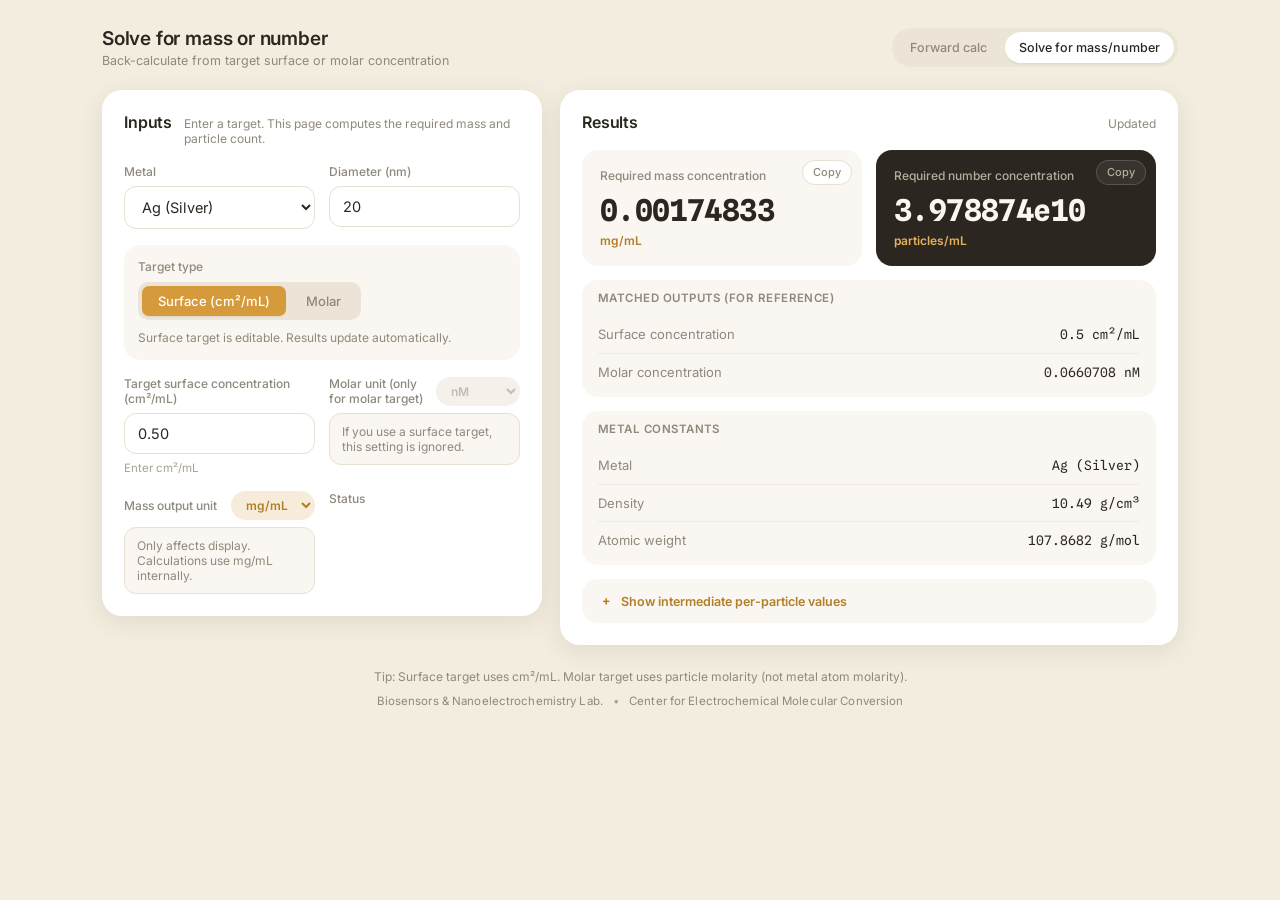
==== solve/index.html @ 7a32f73c "Fix mode overlap and switch font to Inter - .mode now uses flex-direction:column so radios and hint " ====
<!doctype html>
<html lang="en">
<head>
  <meta charset="utf-8" />
  <meta name="viewport" content="width=device-width, initial-scale=1" />
  <title>Solve for Mass/Number — NP Calc</title>
  <link rel="preconnect" href="https://fonts.googleapis.com" />
  <link rel="preconnect" href="https://fonts.gstatic.com" crossorigin />
  <link href="https://fonts.googleapis.com/css2?family=Inter:wght@400;500;600;700&family=Spline+Sans+Mono:wght@400;500;600&display=swap" rel="stylesheet" />
  <link rel="stylesheet" href="../static/style.css" />
  <script src="../static/utils.js"></script>
  <script src="../static/calc.js"></script>
</head>

<body>
  <div class="app">
    <header class="topbar">
      <div class="brand">
        <div class="title">
          <h1>Solve for mass or number</h1>
          <p>Back-calculate from target surface or molar concentration</p>
        </div>
      </div>
      <div class="topbar-right">
        <nav class="nav" aria-label="Pages">
          <a class="nav-link" href="../">Forward calc</a>
          <a class="nav-link active" href="./">Solve for mass/number</a>
        </nav>
      </div>
    </header>

    <main class="grid">
      <section class="card">
        <div class="card-head">
          <h2>Inputs</h2>
          <span class="muted">Enter a target. This page computes the required mass and particle count.</span>
        </div>

        <form class="form" onsubmit="return false;">
          <div class="row">
            <label class="field">
              <span class="label">Metal</span>
              <select id="metal" class="control"></select>
            </label>

            <label class="field">
              <span class="label">Diameter (nm)</span>
              <input id="diameter" class="control" type="number" step="any" min="0" value="20" />
            </label>
          </div>

          <div class="mode">
            <div class="mode-left">
              <div class="label">Target type</div>
              <div class="radios">
                <label class="radio">
                  <input type="radio" name="tmode" value="surface" checked />
                  <span>Surface (cm²/mL)</span>
                </label>
                <label class="radio">
                  <input type="radio" name="tmode" value="molar" />
                  <span>Molar</span>
                </label>
              </div>
            </div>
            <div class="mode-right">
              <div class="hint" id="modeHint">Surface target is editable. Results update automatically.</div>
            </div>
          </div>

          <div class="row">
            <label class="field">
              <span class="label" id="targetLabel">Target surface concentration (cm²/mL)</span>
              <input id="targetValue" class="control" type="number" step="any" min="0" placeholder="e.g., 0.50" />
              <span class="help" id="targetHelp">Enter cm²/mL</span>
            </label>

            <label class="field">
              <div class="label-row">
                <span class="label">Molar unit (only for molar target)</span>
                <select id="molarUnit" class="control control-inline" title="Molar unit">
                  <option value="pM">pM</option>
                  <option value="nM" selected>nM</option>
                  <option value="uM">uM</option>
                  <option value="mM">mM</option>
                  <option value="M">M</option>
                </select>
              </div>
              <div class="msg" style="margin-top:0;">
                <div class="muted">If you use a surface target, this setting is ignored.</div>
              </div>
            </label>
          </div>

          <div class="row">
            <label class="field">
              <div class="label-row">
                <span class="label">Mass output unit</span>
                <select id="massUnit" class="control control-inline" title="Mass output unit">
                  <option value="mg" selected>mg/mL</option>
                  <option value="ug">ug/mL</option>
                </select>
              </div>
              <div class="msg" style="margin-top:0;">
                <div class="muted">Only affects display. Calculations use mg/mL internally.</div>
              </div>
            </label>

            <div class="field">
              <span class="label">Status</span>
              <div class="status">
                <div id="error" class="msg error" hidden></div>
              </div>
            </div>
          </div>

          <noscript>
            <div class="msg error">JavaScript is required for live calculation.</div>
          </noscript>
        </form>
      </section>

      <section class="card">
        <div class="card-head">
          <h2>Results</h2>
          <span class="muted" id="resultTag">Waiting for valid input…</span>
        </div>

        <div class="results">
          <div class="kpi">
            <button class="copy-btn" onclick="copyToClipboard(document.getElementById('outMass').textContent, this)">Copy</button>
            <div class="kpi-label">Required mass concentration</div>
            <div class="kpi-value mono" id="outMass">-</div>
            <div class="kpi-unit" id="outMassUnit">mg/mL</div>
          </div>

          <div class="kpi">
            <button class="copy-btn" onclick="copyToClipboard(document.getElementById('outNumber').textContent, this)">Copy</button>
            <div class="kpi-label">Required number concentration</div>
            <div class="kpi-value mono" id="outNumber">-</div>
            <div class="kpi-unit">particles/mL</div>
          </div>
        </div>

        <div class="tables">
          <div class="table">
            <div class="table-title">Matched outputs (for reference)</div>
            <div class="rows">
              <div class="r"><div class="k">Surface concentration</div><div class="v mono" id="outSurface">-</div></div>
              <div class="r"><div class="k">Molar concentration</div><div class="v mono" id="outMolar">-</div></div>
            </div>
          </div>

          <div class="table">
            <div class="table-title">Metal constants</div>
            <div class="rows">
              <div class="r"><div class="k">Metal</div><div class="v mono" id="outMetal">-</div></div>
              <div class="r"><div class="k">Density</div><div class="v mono" id="outDensity">-</div></div>
              <div class="r"><div class="k">Atomic weight</div><div class="v mono" id="outAW">-</div></div>
            </div>
          </div>

          <details class="details">
            <summary>Show intermediate per-particle values</summary>
            <div class="table">
              <div class="table-title">Intermediate (per particle)</div>
              <div class="rows">
                <div class="r"><div class="k">Radius</div><div class="v mono" id="midRadius">-</div></div>
                <div class="r"><div class="k">Volume</div><div class="v mono" id="midVolume">-</div></div>
                <div class="r"><div class="k">Surface area</div><div class="v mono" id="midArea">-</div></div>
                <div class="r"><div class="k">Mass</div><div class="v mono" id="midMass">-</div></div>
              </div>
            </div>
          </details>
        </div>
      </section>
    </main>

    <footer class="foot">
      <span class="muted">Tip: Surface target uses cm²/mL. Molar target uses particle molarity (not metal atom molarity).</span>
      <div class="attr">
        <span>Biosensors &amp; Nanoelectrochemistry Lab.</span>
        <span class="dot">•</span>
        <span>Center for Electrochemical Molecular Conversion</span>
      </div>
    </footer>
  </div>

<script>
(() => {
  const $ = (id) => document.getElementById(id);

  // Populate metal dropdown from calc.js
  const metalEl = $("metal");
  Object.entries(METALS).forEach(([sym, m]) => {
    const opt = document.createElement("option");
    opt.value = sym;
    opt.textContent = `${sym} (${m.name})`;
    metalEl.appendChild(opt);
  });

  const diaEl        = $("diameter");
  const targetValueEl= $("targetValue");
  const molarUnitEl  = $("molarUnit");
  const massUnitEl   = $("massUnit");
  const targetLabelEl= $("targetLabel");
  const targetHelpEl = $("targetHelp");
  const modeHintEl   = $("modeHint");
  const errorEl      = $("error");
  const resultTagEl  = $("resultTag");
  const outMass      = $("outMass");
  const outMassUnit  = $("outMassUnit");
  const outNumber    = $("outNumber");
  const outSurface   = $("outSurface");
  const outMolar     = $("outMolar");
  const outMetal     = $("outMetal");
  const outDensity   = $("outDensity");
  const outAW        = $("outAW");
  const midRadius    = $("midRadius");
  const midVolume    = $("midVolume");
  const midArea      = $("midArea");
  const midMass      = $("midMass");

  let timer = null;

  function getTargetMode() {
    const r = document.querySelector('input[name="tmode"]:checked');
    return r ? r.value : "surface";
  }

  function massUnitLabel() { return massUnitEl.value === "ug" ? "ug/mL" : "mg/mL"; }
  function mgToSelected(mg){ return massUnitEl.value === "ug" ? mg * 1e3 : mg; }

  function setError(text) {
    if (!text) { errorEl.hidden = true; errorEl.textContent = ""; return; }
    errorEl.textContent = text; errorEl.hidden = false;
  }

  function clearOutputs() {
    [outMass,outNumber,outSurface,outMolar,outMetal,outDensity,outAW,
     midRadius,midVolume,midArea,midMass].forEach(el => el.textContent = "-");
    outMassUnit.textContent = massUnitLabel();
    resultTagEl.textContent = "Waiting for valid input…";
  }

  function scheduleCompute() {
    if (timer) clearTimeout(timer);
    timer = setTimeout(compute, 180);
  }

  function refreshUI() {
    const mode = getTargetMode();
    if (mode === "surface") {
      targetLabelEl.textContent = "Target surface concentration (cm²/mL)";
      targetHelpEl.textContent  = "Enter cm²/mL";
      modeHintEl.textContent    = "Surface target is editable. Results update automatically.";
      molarUnitEl.disabled = true;
      molarUnitEl.classList.add("readonly");
    } else {
      targetLabelEl.textContent = "Target molar concentration";
      targetHelpEl.textContent  = "Enter particle molarity";
      modeHintEl.textContent    = "Molar target is editable. Results update automatically.";
      molarUnitEl.disabled = false;
      molarUnitEl.classList.remove("readonly");
    }
    outMassUnit.textContent = massUnitLabel();
    setError(""); scheduleCompute();
  }

  function compute() {
    setError("");
    const metal = metalEl.value;
    const dia   = Number(diaEl.value);

    if (!Number.isFinite(dia) || dia <= 0) {
      clearOutputs(); setError("Diameter must be > 0 nm."); return;
    }

    const tv = Number(targetValueEl.value);
    if (!Number.isFinite(tv) || tv <= 0) {
      clearOutputs(); resultTagEl.textContent = "Enter target value to calculate."; return;
    }

    try {
      const data = solveTarget(metal, dia, getTargetMode(), tv, molarUnitEl.value);
      const mg   = data.outputs.mass_mg_ml;

      outMass.textContent    = fmt(mgToSelected(mg));
      outMassUnit.textContent= massUnitLabel();
      outNumber.textContent  = data.formatted.number_per_ml;
      outSurface.textContent = data.formatted.surface_cm2_ml + " cm²/mL";
      outMolar.textContent   = data.formatted.molar_nM + " nM";
      outMetal.textContent   = `${data.metal.symbol} (${data.metal.name})`;
      outDensity.textContent = `${data.metal.density_g_cm3} g/cm³`;
      outAW.textContent      = `${data.metal.atomic_weight_g_mol} g/mol`;
      midRadius.textContent  = data.formatted.radius_cm + " cm";
      midVolume.textContent  = data.formatted.volume_cm3_per_particle + " cm³";
      midArea.textContent    = data.formatted.area_cm2_per_particle + " cm²";
      midMass.textContent    = data.formatted.mass_g_per_particle + " g";
      resultTagEl.textContent = "Updated";
    } catch(e) {
      clearOutputs(); setError(String(e.message || e)); resultTagEl.textContent = "Error";
    }
  }

  targetValueEl.value = "0.50";

  metalEl.addEventListener("change", scheduleCompute);
  diaEl.addEventListener("input", scheduleCompute);
  targetValueEl.addEventListener("input", scheduleCompute);
  molarUnitEl.addEventListener("change", scheduleCompute);
  massUnitEl.addEventListener("change", refreshUI);
  document.querySelectorAll('input[name="tmode"]').forEach(r => r.addEventListener("change", refreshUI));

  refreshUI();
})();
</script>
</body>
</html>
---- static/style.css ----
/* ============================================================
   Nanoparticle Concentration Calculator — "Soft Instrument"
   Warm, paper-like, calm.
   ============================================================ */

:root{
  --bg:        #f3eddf;
  --card:      #ffffff;
  --panel:     #faf7f2;
  --ink:       #2b2720;
  --muted:     #8f897c;
  --muted-2:   #a9a294;
  --border:    #e8e0d1;
  --border-2:  #f1ece2;

  --accent:      #d59a3c;
  --accent-deep: #b27e26;
  --accent-wash: #f6ecd9;
  --accent-soft: #e7b15a;

  --ink-tile:  #2b2720;
  --cream:     #fbf7ef;

  --danger:        #a8412c;
  --danger-bg:     #f7e7df;
  --danger-border: #e7c6b6;

  --radius-card: 20px;
  --radius-tile: 16px;
  --radius-ctrl: 12px;
  --shadow:    0 6px 24px rgba(70,55,30,0.10);
  --shadow-sm: 0 1px 2px rgba(60,50,30,0.07);
}

*{ box-sizing:border-box; }
html,body{ height:100%; }

body{
  margin:0;
  font-family:"Inter", ui-sans-serif, system-ui, -apple-system, "Segoe UI", Roboto, Arial, sans-serif;
  color:var(--ink);
  background:var(--bg);
  -webkit-font-smoothing:antialiased;
  text-rendering:optimizeLegibility;
}

.app{
  max-width: 1120px;
  margin: 0 auto;
  padding: 28px 22px 40px;
}

.mono{
  font-family:"Spline Sans Mono", ui-monospace, SFMono-Regular, Menlo, Monaco, Consolas, "Liberation Mono", "Courier New", monospace;
  font-variant-numeric: tabular-nums;
}

sup{ font-size:0.7em; vertical-align:super; line-height:0; }

/* ---------- Top bar ---------- */
.topbar{
  display:flex;
  align-items:center;
  justify-content:space-between;
  gap:16px;
  margin-bottom:22px;
}

.brand{ display:flex; align-items:center; gap:12px; min-width:0; }

.logo{ display:none; }

.title h1{
  margin:0;
  font-size:19px;
  font-weight:600;
  letter-spacing:-0.01em;
  line-height:1.15;
  color:var(--ink);
}
.title p{
  margin:3px 0 0;
  color:var(--muted);
  font-size:12.5px;
}

.topbar-right{ display:flex; align-items:center; gap:12px; }

/* Segmented page nav */
.nav{
  display:inline-flex;
  align-items:center;
  gap:4px;
  background:#ece5d7;
  border-radius:999px;
  padding:4px;
}
.nav-link{
  padding:8px 14px;
  border-radius:999px;
  color:var(--muted);
  font-size:12.5px;
  font-weight:500;
  text-decoration:none;
  white-space:nowrap;
  transition:color 140ms ease, background 140ms ease;
}
.nav-link:hover{ color:var(--ink); }
.nav-link.active{
  color:var(--ink);
  background:var(--card);
  box-shadow:var(--shadow-sm);
}

/* ---------- Layout ---------- */
.grid{
  display:grid;
  grid-template-columns: minmax(360px, 440px) 1fr;
  gap:18px;
  align-items:start;
}

.card{
  background:var(--card);
  border-radius:var(--radius-card);
  padding:22px;
  box-shadow:var(--shadow);
  min-width:0;
}

.card-head{
  display:flex;
  align-items:baseline;
  justify-content:space-between;
  gap:12px;
  margin-bottom:18px;
}
.card h2{
  margin:0;
  font-size:16px;
  font-weight:600;
  letter-spacing:-0.01em;
}
.muted{ color:var(--muted); font-size:12px; }

/* ---------- Form ---------- */
.form{ display:flex; flex-direction:column; gap:16px; }

.row{ display:grid; grid-template-columns:1fr 1fr; gap:14px; }

.field .label{
  display:block;
  color:var(--muted);
  font-size:12px;
  font-weight:500;
  margin-bottom:7px;
}

.label-row{
  display:flex;
  align-items:center;
  justify-content:space-between;
  gap:10px;
  margin-bottom:7px;
}
.label-row .label{ margin-bottom:0; }

.control{
  width:100%;
  padding:11px 13px;
  border-radius:var(--radius-ctrl);
  border:1.5px solid var(--border);
  background:var(--card);
  color:var(--ink);
  font-family:inherit;
  font-size:14.5px;
  outline:none;
  transition:border-color 140ms ease, box-shadow 140ms ease, background 140ms ease;
}
.control::placeholder{ color:var(--muted-2); }
.control:focus{
  border-color:var(--accent);
  box-shadow:0 0 0 3px rgba(213,154,60,0.18);
}
.control.readonly{
  border-style:dashed;
  background:var(--panel);
  color:var(--muted);
}

input.mono, .control.mono{ font-size:15px; letter-spacing:0.01em; }

/* Inline unit dropdown -> amber chip */
.control-inline{
  width:auto;
  min-width:84px;
  padding:5px 10px;
  font-size:12px;
  font-weight:600;
  border-radius:999px;
  border:1px solid transparent;
  background:var(--accent-wash);
  color:var(--accent-deep);
}
.control-inline:focus{ box-shadow:0 0 0 3px rgba(213,154,60,0.18); }
.control-inline.readonly{
  background:var(--border-2);
  color:var(--muted-2);
  border-style:solid;
}

.help{
  display:block;
  margin-top:7px;
  color:var(--muted-2);
  font-size:11.5px;
}

/* ---------- Mode (segmented radios) ---------- */
.mode{
  display:flex;
  flex-direction:column;
  gap:10px;
  background:var(--panel);
  border-radius:var(--radius-tile);
  padding:14px;
}
.mode-left{ min-width:0; }
.mode-left > .label{
  color:var(--muted);
  font-size:12px;
  font-weight:500;
  margin-bottom:8px;
}

.radios{
  display:inline-flex;
  gap:4px;
  background:#ece5d7;
  border-radius:10px;
  padding:4px;
}
.radio{
  position:relative;
  display:inline-flex;
  margin:0;
  cursor:pointer;
  user-select:none;
}
.radio input{
  position:absolute;
  opacity:0;
  inset:0;
  margin:0;
  cursor:pointer;
}
.radio span{
  display:block;
  padding:7px 16px;
  border-radius:7px;
  font-size:13px;
  font-weight:500;
  color:var(--muted);
  white-space:nowrap;
  transition:background 140ms ease, color 140ms ease, box-shadow 140ms ease;
}
.radio input:hover + span{ color:var(--ink); }
.radio input:checked + span{
  background:var(--accent);
  color:#fff;
  box-shadow:var(--shadow-sm);
}
.radio input:focus-visible + span{
  box-shadow:0 0 0 3px rgba(213,154,60,0.30);
}

.hint{
  color:var(--muted);
  font-size:12px;
  line-height:1.35;
}

.status{ min-height:0; }

/* ---------- Messages ---------- */
.msg{
  padding:10px 12px;
  border-radius:var(--radius-ctrl);
  border:1px solid var(--border);
  background:var(--panel);
  font-size:12.5px;
  color:var(--muted);
}
.msg.error{
  border-color:var(--danger-border);
  background:var(--danger-bg);
  color:var(--danger);
}

/* ---------- Results KPIs ---------- */
.results{
  display:grid;
  grid-template-columns:1fr 1fr;
  gap:14px;
  margin-bottom:14px;
}

.kpi{
  background:var(--panel);
  border-radius:var(--radius-tile);
  padding:18px;
  min-height:104px;
  min-width:0;
  position:relative;
  display:flex;
  flex-direction:column;
  justify-content:flex-start;
}
.kpi-label{
  color:var(--muted);
  font-size:12px;
  font-weight:500;
  margin-bottom:auto;
}
.kpi-value{
  margin-top:12px;
  font-size:30px;
  font-weight:700;
  letter-spacing:-0.02em;
  line-height:1;
  overflow-wrap:anywhere;
}
.kpi-unit{
  margin-top:8px;
  color:var(--accent-deep);
  font-size:12px;
  font-weight:600;
}

/* Second KPI is the dark anchor tile */
.results .kpi:last-child{ background:var(--ink-tile); }
.results .kpi:last-child .kpi-label{ color:#b6ad9c; }
.results .kpi:last-child .kpi-value{ color:var(--cream); }
.results .kpi:last-child .kpi-unit{ color:var(--accent-soft); }

/* ---------- Copy button ---------- */
.copy-btn{
  position:absolute;
  top:10px;
  right:10px;
  padding:4px 10px;
  border-radius:999px;
  border:1px solid var(--border);
  background:var(--card);
  color:var(--muted);
  font-size:11px;
  font-weight:500;
  cursor:pointer;
  transition:border-color 140ms, color 140ms, background 140ms;
  line-height:1.4;
  font-family:inherit;
}
.copy-btn:hover{
  border-color:var(--accent);
  color:var(--accent-deep);
  background:var(--accent-wash);
}
.copy-btn.copied{
  border-color:var(--accent);
  color:var(--accent-deep);
  background:var(--accent-wash);
}
.results .kpi:last-child .copy-btn{
  border-color:rgba(255,255,255,0.16);
  background:rgba(255,255,255,0.06);
  color:#b6ad9c;
}
.results .kpi:last-child .copy-btn:hover,
.results .kpi:last-child .copy-btn.copied{
  border-color:var(--accent-soft);
  color:var(--accent-soft);
  background:rgba(255,255,255,0.08);
}

/* ---------- Tables ---------- */
.tables{ display:flex; flex-direction:column; gap:14px; }

.table{
  background:var(--panel);
  border-radius:var(--radius-tile);
  overflow:hidden;
}
.table-title{
  padding:11px 16px;
  color:var(--muted);
  font-size:11.5px;
  font-weight:600;
  letter-spacing:0.04em;
  text-transform:uppercase;
}
.rows{ padding:0 16px 6px; }
.r{
  display:flex;
  align-items:flex-start;
  justify-content:space-between;
  gap:12px;
  padding:10px 0;
  border-top:1px solid var(--border-2);
}
.r:first-child{ border-top:0; }
.k{
  color:var(--muted);
  font-size:13px;
  line-height:1.3;
  width:44%;
}
.v{
  text-align:right;
  font-size:13px;
  color:var(--ink);
  width:56%;
  line-height:1.3;
  overflow-wrap:anywhere;
}

/* ---------- Scientific input ---------- */
.sci{
  display:grid;
  grid-template-columns:1fr auto 78px;
  gap:10px;
  align-items:center;
}
.control-sci{ padding:10px 12px; }
.sci-mid{ color:var(--muted); font-size:13px; white-space:nowrap; }

.smallbox{
  margin-top:12px;
  background:var(--panel);
  border-radius:var(--radius-ctrl);
  padding:12px 14px;
  display:flex;
  justify-content:space-between;
  align-items:center;
  gap:12px;
}
.smallbox-k{ color:var(--muted); font-size:12px; font-weight:500; }
.smallbox-v{
  font-size:13px;
  color:var(--ink);
  text-align:right;
  overflow-wrap:anywhere;
}

/* ---------- Details ---------- */
.details{
  background:var(--panel);
  border-radius:var(--radius-tile);
  padding:14px 16px;
}
details > summary{
  cursor:pointer;
  color:var(--accent-deep);
  font-size:12.5px;
  font-weight:600;
  list-style:none;
  user-select:none;
  display:flex;
  align-items:center;
  gap:7px;
}
details > summary::-webkit-details-marker{ display:none; }
details > summary::before{
  content:"+";
  display:inline-flex;
  align-items:center;
  justify-content:center;
  width:16px; height:16px;
  font-weight:700;
  line-height:1;
}
details[open] > summary::before{ content:"\2212"; }
.details .table{ margin-top:14px; background:var(--card); }
.details .table .r{ border-top-color:var(--border-2); }

/* ---------- Footer ---------- */
.foot{
  margin-top:24px;
  text-align:center;
  color:var(--muted-2);
  font-size:12px;
}
.attr{
  margin-top:10px;
  display:flex;
  gap:10px;
  justify-content:center;
  align-items:center;
  flex-wrap:wrap;
  color:var(--muted);
  font-size:11.5px;
  letter-spacing:0.01em;
}
.attr .dot{ color:var(--muted-2); }

/* ---------- Responsive ---------- */
@media (max-width: 1000px){
  .grid{ grid-template-columns:1fr; }
}

@media (max-width: 720px){
  .app{ padding:20px 16px 32px; }
  .row{ grid-template-columns:1fr; }
  .results{ grid-template-columns:1fr; }
  .sci{ grid-template-columns:1fr auto 78px; }
  .topbar{ flex-direction:column; align-items:stretch; gap:14px; }
  .topbar-right{ justify-content:space-between; }
  .nav{ flex:1; justify-content:center; }
  .nav-link{ flex:1; text-align:center; }
}
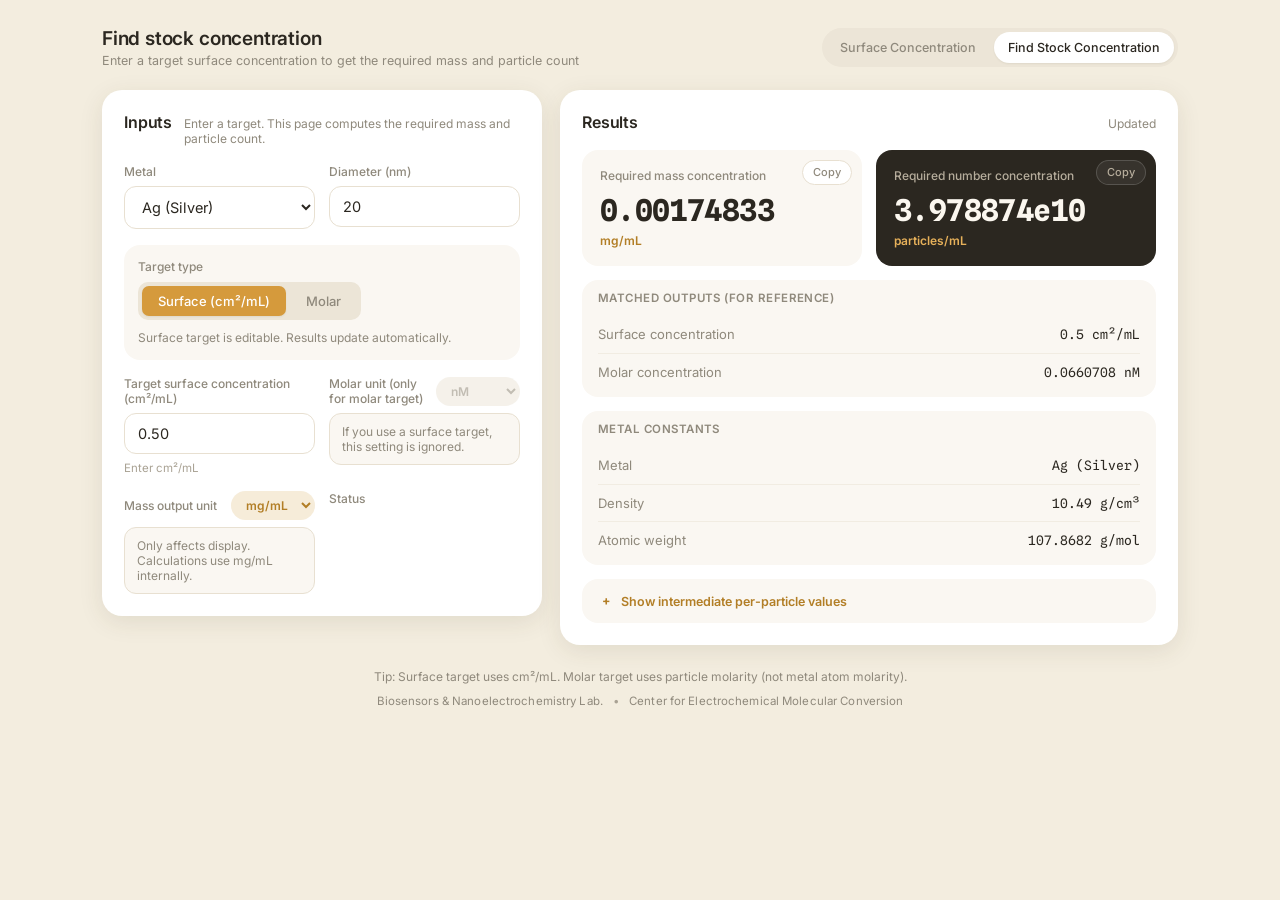
==== commit 9ed481be: "Rename pages and add cross-link between calculators - "Forward calc" → "Surface Concentration" (main" ====
--- a/solve/index.html
+++ b/solve/index.html
@@ -3,7 +3,7 @@
 <head>
   <meta charset="utf-8" />
   <meta name="viewport" content="width=device-width, initial-scale=1" />
-  <title>Solve for Mass/Number — NP Calc</title>
+  <title>Find Stock Concentration — NP Calc</title>
   <link rel="preconnect" href="https://fonts.googleapis.com" />
   <link rel="preconnect" href="https://fonts.gstatic.com" crossorigin />
   <link href="https://fonts.googleapis.com/css2?family=Inter:wght@400;500;600;700&family=Spline+Sans+Mono:wght@400;500;600&display=swap" rel="stylesheet" />
@@ -17,14 +17,14 @@
     <header class="topbar">
       <div class="brand">
         <div class="title">
-          <h1>Solve for mass or number</h1>
-          <p>Back-calculate from target surface or molar concentration</p>
+          <h1>Find stock concentration</h1>
+          <p>Enter a target surface concentration to get the required mass and particle count</p>
         </div>
       </div>
       <div class="topbar-right">
         <nav class="nav" aria-label="Pages">
-          <a class="nav-link" href="../">Forward calc</a>
-          <a class="nav-link active" href="./">Solve for mass/number</a>
+          <a class="nav-link" href="../">Surface Concentration</a>
+          <a class="nav-link active" href="./">Find Stock Concentration</a>
         </nav>
       </div>
     </header>
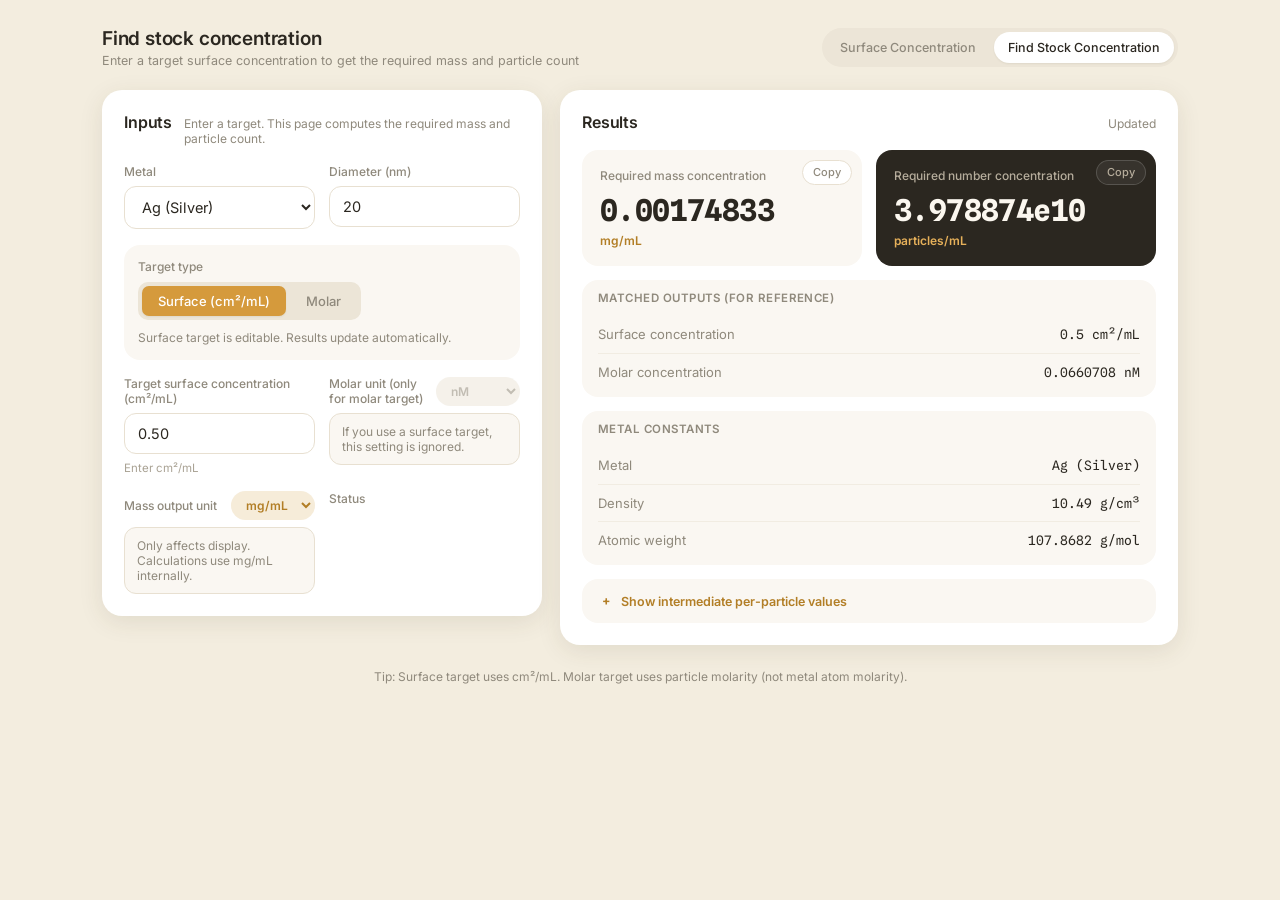
==== commit 299cb2f2: "Remove lab attribution from footer" ====
--- a/solve/index.html
+++ b/solve/index.html
@@ -178,11 +178,6 @@
 
     <footer class="foot">
       <span class="muted">Tip: Surface target uses cm²/mL. Molar target uses particle molarity (not metal atom molarity).</span>
-      <div class="attr">
-        <span>Biosensors &amp; Nanoelectrochemistry Lab.</span>
-        <span class="dot">•</span>
-        <span>Center for Electrochemical Molecular Conversion</span>
-      </div>
     </footer>
   </div>
 
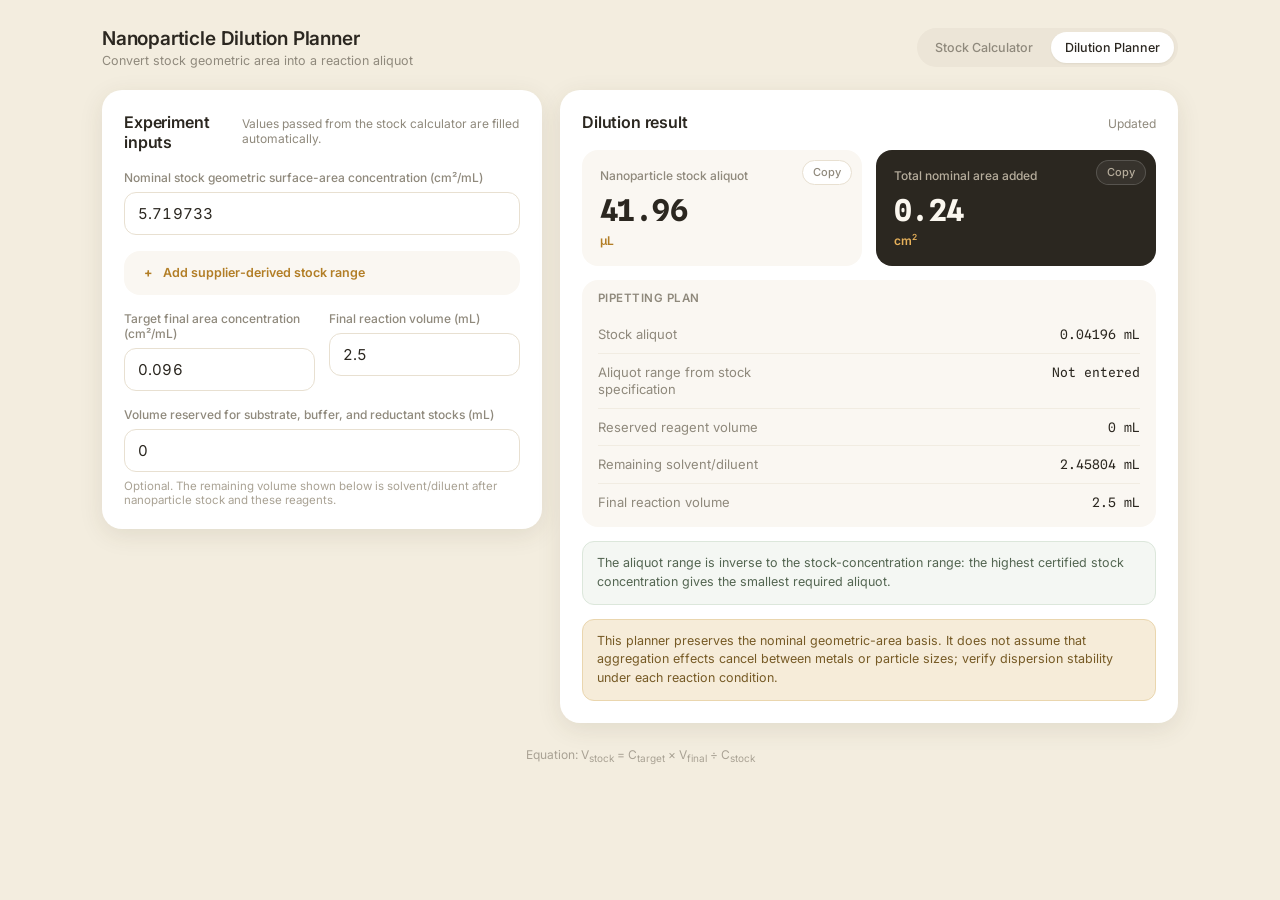
==== commit 8c95d5c5: "Add surface-area dilution and distribution tools" ====
--- a/solve/index.html
+++ b/solve/index.html
@@ -3,10 +3,11 @@
 <head>
   <meta charset="utf-8" />
   <meta name="viewport" content="width=device-width, initial-scale=1" />
-  <title>Find Stock Concentration — NP Calc</title>
+  <title>Dilution Planner — NP Calc</title>
   <link rel="preconnect" href="https://fonts.googleapis.com" />
   <link rel="preconnect" href="https://fonts.gstatic.com" crossorigin />
   <link href="https://fonts.googleapis.com/css2?family=Inter:wght@400;500;600;700&family=Spline+Sans+Mono:wght@400;500;600&display=swap" rel="stylesheet" />
+  <link rel="icon" href="../favicon.svg" type="image/svg+xml" />
   <link rel="stylesheet" href="../static/style.css" />
   <script src="../static/utils.js"></script>
   <script src="../static/calc.js"></script>
@@ -17,14 +18,14 @@
     <header class="topbar">
       <div class="brand">
         <div class="title">
-          <h1>Find stock concentration</h1>
-          <p>Enter a target surface concentration to get the required mass and particle count</p>
+          <h1>Nanoparticle Dilution Planner</h1>
+          <p>Convert stock geometric area into a reaction aliquot</p>
         </div>
       </div>
       <div class="topbar-right">
         <nav class="nav" aria-label="Pages">
-          <a class="nav-link" href="../">Surface Concentration</a>
-          <a class="nav-link active" href="./">Find Stock Concentration</a>
+          <a class="nav-link" href="../">Stock Calculator</a>
+          <a class="nav-link active" href="./">Dilution Planner</a>
         </nav>
       </div>
     </header>
@@ -32,282 +33,160 @@
     <main class="grid">
       <section class="card">
         <div class="card-head">
-          <h2>Inputs</h2>
-          <span class="muted">Enter a target. This page computes the required mass and particle count.</span>
+          <h2>Experiment inputs</h2>
+          <span class="muted">Values passed from the stock calculator are filled automatically.</span>
         </div>
 
         <form class="form" onsubmit="return false;">
+          <label class="field">
+            <span class="label">Nominal stock geometric surface-area concentration (cm²/mL)</span>
+            <input id="stockSurface" class="control mono" type="number" step="any" min="0" value="5.719733" />
+          </label>
+
+          <details class="details details-form">
+            <summary>Add supplier-derived stock range</summary>
+            <div class="row details-body">
+              <label class="field">
+                <span class="label">Minimum stock area (cm²/mL)</span>
+                <input id="stockMin" class="control mono" type="number" step="any" min="0" placeholder="optional" />
+              </label>
+              <label class="field">
+                <span class="label">Maximum stock area (cm²/mL)</span>
+                <input id="stockMax" class="control mono" type="number" step="any" min="0" placeholder="optional" />
+              </label>
+            </div>
+          </details>
+
           <div class="row">
             <label class="field">
-              <span class="label">Metal</span>
-              <select id="metal" class="control"></select>
+              <span class="label">Target final area concentration (cm²/mL)</span>
+              <input id="targetSurface" class="control mono" type="number" step="any" min="0" value="0.096" />
             </label>
-
             <label class="field">
-              <span class="label">Diameter (nm)</span>
-              <input id="diameter" class="control" type="number" step="any" min="0" value="20" />
+              <span class="label">Final reaction volume (mL)</span>
+              <input id="finalVolume" class="control mono" type="number" step="any" min="0" value="2.5" />
             </label>
           </div>
 
-          <div class="mode">
-            <div class="mode-left">
-              <div class="label">Target type</div>
-              <div class="radios">
-                <label class="radio">
-                  <input type="radio" name="tmode" value="surface" checked />
-                  <span>Surface (cm²/mL)</span>
-                </label>
-                <label class="radio">
-                  <input type="radio" name="tmode" value="molar" />
-                  <span>Molar</span>
-                </label>
-              </div>
-            </div>
-            <div class="mode-right">
-              <div class="hint" id="modeHint">Surface target is editable. Results update automatically.</div>
-            </div>
-          </div>
+          <label class="field">
+            <span class="label">Volume reserved for substrate, buffer, and reductant stocks (mL)</span>
+            <input id="reservedVolume" class="control mono" type="number" step="any" min="0" value="0" />
+            <span class="help">Optional. The remaining volume shown below is solvent/diluent after nanoparticle stock and these reagents.</span>
+          </label>
 
-          <div class="row">
-            <label class="field">
-              <span class="label" id="targetLabel">Target surface concentration (cm²/mL)</span>
-              <input id="targetValue" class="control" type="number" step="any" min="0" placeholder="e.g., 0.50" />
-              <span class="help" id="targetHelp">Enter cm²/mL</span>
-            </label>
-
-            <label class="field">
-              <div class="label-row">
-                <span class="label">Molar unit (only for molar target)</span>
-                <select id="molarUnit" class="control control-inline" title="Molar unit">
-                  <option value="pM">pM</option>
-                  <option value="nM" selected>nM</option>
-                  <option value="uM">uM</option>
-                  <option value="mM">mM</option>
-                  <option value="M">M</option>
-                </select>
-              </div>
-              <div class="msg" style="margin-top:0;">
-                <div class="muted">If you use a surface target, this setting is ignored.</div>
-              </div>
-            </label>
-          </div>
-
-          <div class="row">
-            <label class="field">
-              <div class="label-row">
-                <span class="label">Mass output unit</span>
-                <select id="massUnit" class="control control-inline" title="Mass output unit">
-                  <option value="mg" selected>mg/mL</option>
-                  <option value="ug">ug/mL</option>
-                </select>
-              </div>
-              <div class="msg" style="margin-top:0;">
-                <div class="muted">Only affects display. Calculations use mg/mL internally.</div>
-              </div>
-            </label>
-
-            <div class="field">
-              <span class="label">Status</span>
-              <div class="status">
-                <div id="error" class="msg error" hidden></div>
-              </div>
-            </div>
-          </div>
-
-          <noscript>
-            <div class="msg error">JavaScript is required for live calculation.</div>
-          </noscript>
+          <div id="error" class="msg error" hidden></div>
+          <noscript><div class="msg error">JavaScript is required for live calculation.</div></noscript>
         </form>
       </section>
 
       <section class="card">
         <div class="card-head">
-          <h2>Results</h2>
+          <h2>Dilution result</h2>
           <span class="muted" id="resultTag">Waiting for valid input…</span>
         </div>
 
         <div class="results">
           <div class="kpi">
-            <button class="copy-btn" onclick="copyToClipboard(document.getElementById('outMass').textContent, this)">Copy</button>
-            <div class="kpi-label">Required mass concentration</div>
-            <div class="kpi-value mono" id="outMass">-</div>
-            <div class="kpi-unit" id="outMassUnit">mg/mL</div>
+            <button class="copy-btn" onclick="copyToClipboard(document.getElementById('outAliquot').textContent, this)">Copy</button>
+            <div class="kpi-label">Nanoparticle stock aliquot</div>
+            <div class="kpi-value mono" id="outAliquot">-</div>
+            <div class="kpi-unit">µL</div>
           </div>
-
           <div class="kpi">
-            <button class="copy-btn" onclick="copyToClipboard(document.getElementById('outNumber').textContent, this)">Copy</button>
-            <div class="kpi-label">Required number concentration</div>
-            <div class="kpi-value mono" id="outNumber">-</div>
-            <div class="kpi-unit">particles/mL</div>
+            <button class="copy-btn" onclick="copyToClipboard(document.getElementById('outArea').textContent, this)">Copy</button>
+            <div class="kpi-label">Total nominal area added</div>
+            <div class="kpi-value mono" id="outArea">-</div>
+            <div class="kpi-unit">cm<sup>2</sup></div>
           </div>
         </div>
 
         <div class="tables">
           <div class="table">
-            <div class="table-title">Matched outputs (for reference)</div>
+            <div class="table-title">Pipetting plan</div>
             <div class="rows">
-              <div class="r"><div class="k">Surface concentration</div><div class="v mono" id="outSurface">-</div></div>
-              <div class="r"><div class="k">Molar concentration</div><div class="v mono" id="outMolar">-</div></div>
+              <div class="r"><div class="k">Stock aliquot</div><div class="v mono" id="outAliquotMl">-</div></div>
+              <div class="r"><div class="k">Aliquot range from stock specification</div><div class="v mono" id="outAliquotRange">Not entered</div></div>
+              <div class="r"><div class="k">Reserved reagent volume</div><div class="v mono" id="outReserved">-</div></div>
+              <div class="r"><div class="k">Remaining solvent/diluent</div><div class="v mono" id="outRemaining">-</div></div>
+              <div class="r"><div class="k">Final reaction volume</div><div class="v mono" id="outFinal">-</div></div>
             </div>
           </div>
 
-          <div class="table">
-            <div class="table-title">Metal constants</div>
-            <div class="rows">
-              <div class="r"><div class="k">Metal</div><div class="v mono" id="outMetal">-</div></div>
-              <div class="r"><div class="k">Density</div><div class="v mono" id="outDensity">-</div></div>
-              <div class="r"><div class="k">Atomic weight</div><div class="v mono" id="outAW">-</div></div>
-            </div>
+          <div class="notice info">
+            The aliquot range is inverse to the stock-concentration range: the highest certified stock concentration gives the smallest required aliquot.
           </div>
-
-          <details class="details">
-            <summary>Show intermediate per-particle values</summary>
-            <div class="table">
-              <div class="table-title">Intermediate (per particle)</div>
-              <div class="rows">
-                <div class="r"><div class="k">Radius</div><div class="v mono" id="midRadius">-</div></div>
-                <div class="r"><div class="k">Volume</div><div class="v mono" id="midVolume">-</div></div>
-                <div class="r"><div class="k">Surface area</div><div class="v mono" id="midArea">-</div></div>
-                <div class="r"><div class="k">Mass</div><div class="v mono" id="midMass">-</div></div>
-              </div>
-            </div>
-          </details>
+          <div class="notice caution">
+            This planner preserves the nominal geometric-area basis. It does not assume that aggregation effects cancel between metals or particle sizes; verify dispersion stability under each reaction condition.
+          </div>
         </div>
       </section>
     </main>
 
-    <footer class="foot">
-      <span class="muted">Tip: Surface target uses cm²/mL. Molar target uses particle molarity (not metal atom molarity).</span>
-    </footer>
+    <footer class="foot">Equation: V<sub>stock</sub> = C<sub>target</sub> × V<sub>final</sub> ÷ C<sub>stock</sub></footer>
   </div>
 
 <script>
 (() => {
   const $ = (id) => document.getElementById(id);
-
-  // Populate metal dropdown from calc.js
-  const metalEl = $("metal");
-  Object.entries(METALS).forEach(([sym, m]) => {
-    const opt = document.createElement("option");
-    opt.value = sym;
-    opt.textContent = `${sym} (${m.name})`;
-    metalEl.appendChild(opt);
-  });
-
-  const diaEl        = $("diameter");
-  const targetValueEl= $("targetValue");
-  const molarUnitEl  = $("molarUnit");
-  const massUnitEl   = $("massUnit");
-  const targetLabelEl= $("targetLabel");
-  const targetHelpEl = $("targetHelp");
-  const modeHintEl   = $("modeHint");
-  const errorEl      = $("error");
-  const resultTagEl  = $("resultTag");
-  const outMass      = $("outMass");
-  const outMassUnit  = $("outMassUnit");
-  const outNumber    = $("outNumber");
-  const outSurface   = $("outSurface");
-  const outMolar     = $("outMolar");
-  const outMetal     = $("outMetal");
-  const outDensity   = $("outDensity");
-  const outAW        = $("outAW");
-  const midRadius    = $("midRadius");
-  const midVolume    = $("midVolume");
-  const midArea      = $("midArea");
-  const midMass      = $("midMass");
-
+  const fields = {
+    stock: $("stockSurface"), min: $("stockMin"), max: $("stockMax"),
+    target: $("targetSurface"), final: $("finalVolume"), reserved: $("reservedVolume"),
+  };
   let timer = null;
 
-  function getTargetMode() {
-    const r = document.querySelector('input[name="tmode"]:checked');
-    return r ? r.value : "surface";
+  function optionalNumber(element) {
+    return element.value.trim() === "" ? null : Number(element.value);
+  }
+  function showError(message) {
+    $("error").textContent = message || "";
+    $("error").hidden = !message;
+  }
+  function clearOutputs() {
+    ["outAliquot","outArea","outAliquotMl","outReserved","outRemaining","outFinal"].forEach((id) => { $(id).textContent = "-"; });
+    $("outAliquotRange").textContent = "Not entered";
+    $("resultTag").textContent = "Waiting for valid input…";
+  }
+  function compute() {
+    showError("");
+    try {
+      const result = planDilution(
+        Number(fields.stock.value), Number(fields.target.value), Number(fields.final.value),
+        optionalNumber(fields.min), optionalNumber(fields.max), Number(fields.reserved.value || 0),
+      );
+      $("outAliquot").textContent = fmt(result.stockVolume_ul);
+      $("outArea").textContent = fmt(result.totalArea_cm2);
+      $("outAliquotMl").textContent = `${fmt(result.stockVolume_ml)} mL`;
+      $("outReserved").textContent = `${fmt(Number(fields.reserved.value || 0))} mL`;
+      $("outRemaining").textContent = `${fmt(result.remainingVolume_ml)} mL`;
+      $("outFinal").textContent = `${fmt(Number(fields.final.value))} mL`;
+      if (result.aliquotMinimum_ul !== null || result.aliquotMaximum_ul !== null) {
+        const low = result.aliquotMinimum_ul === null ? "not entered" : fmt(result.aliquotMinimum_ul);
+        const high = result.aliquotMaximum_ul === null ? "not entered" : fmt(result.aliquotMaximum_ul);
+        $("outAliquotRange").textContent = `${low} to ${high} µL`;
+      }
+      $("resultTag").textContent = "Updated";
+    } catch (error) {
+      clearOutputs();
+      showError(String(error.message || error));
+      $("resultTag").textContent = "Check inputs";
+    }
+  }
+  function scheduleCompute() {
+    clearTimeout(timer);
+    timer = setTimeout(compute, 100);
+  }
+  function loadQuery() {
+    const query = new URLSearchParams(location.search);
+    const mapping = { stock: fields.stock, min: fields.min, max: fields.max, target: fields.target, volume: fields.final };
+    Object.entries(mapping).forEach(([key, field]) => {
+      const value = query.get(key);
+      if (value !== null && Number.isFinite(Number(value))) field.value = value;
+    });
   }
 
-  function massUnitLabel() { return massUnitEl.value === "ug" ? "ug/mL" : "mg/mL"; }
-  function mgToSelected(mg){ return massUnitEl.value === "ug" ? mg * 1e3 : mg; }
-
-  function setError(text) {
-    if (!text) { errorEl.hidden = true; errorEl.textContent = ""; return; }
-    errorEl.textContent = text; errorEl.hidden = false;
-  }
-
-  function clearOutputs() {
-    [outMass,outNumber,outSurface,outMolar,outMetal,outDensity,outAW,
-     midRadius,midVolume,midArea,midMass].forEach(el => el.textContent = "-");
-    outMassUnit.textContent = massUnitLabel();
-    resultTagEl.textContent = "Waiting for valid input…";
-  }
-
-  function scheduleCompute() {
-    if (timer) clearTimeout(timer);
-    timer = setTimeout(compute, 180);
-  }
-
-  function refreshUI() {
-    const mode = getTargetMode();
-    if (mode === "surface") {
-      targetLabelEl.textContent = "Target surface concentration (cm²/mL)";
-      targetHelpEl.textContent  = "Enter cm²/mL";
-      modeHintEl.textContent    = "Surface target is editable. Results update automatically.";
-      molarUnitEl.disabled = true;
-      molarUnitEl.classList.add("readonly");
-    } else {
-      targetLabelEl.textContent = "Target molar concentration";
-      targetHelpEl.textContent  = "Enter particle molarity";
-      modeHintEl.textContent    = "Molar target is editable. Results update automatically.";
-      molarUnitEl.disabled = false;
-      molarUnitEl.classList.remove("readonly");
-    }
-    outMassUnit.textContent = massUnitLabel();
-    setError(""); scheduleCompute();
-  }
-
-  function compute() {
-    setError("");
-    const metal = metalEl.value;
-    const dia   = Number(diaEl.value);
-
-    if (!Number.isFinite(dia) || dia <= 0) {
-      clearOutputs(); setError("Diameter must be > 0 nm."); return;
-    }
-
-    const tv = Number(targetValueEl.value);
-    if (!Number.isFinite(tv) || tv <= 0) {
-      clearOutputs(); resultTagEl.textContent = "Enter target value to calculate."; return;
-    }
-
-    try {
-      const data = solveTarget(metal, dia, getTargetMode(), tv, molarUnitEl.value);
-      const mg   = data.outputs.mass_mg_ml;
-
-      outMass.textContent    = fmt(mgToSelected(mg));
-      outMassUnit.textContent= massUnitLabel();
-      outNumber.textContent  = data.formatted.number_per_ml;
-      outSurface.textContent = data.formatted.surface_cm2_ml + " cm²/mL";
-      outMolar.textContent   = data.formatted.molar_nM + " nM";
-      outMetal.textContent   = `${data.metal.symbol} (${data.metal.name})`;
-      outDensity.textContent = `${data.metal.density_g_cm3} g/cm³`;
-      outAW.textContent      = `${data.metal.atomic_weight_g_mol} g/mol`;
-      midRadius.textContent  = data.formatted.radius_cm + " cm";
-      midVolume.textContent  = data.formatted.volume_cm3_per_particle + " cm³";
-      midArea.textContent    = data.formatted.area_cm2_per_particle + " cm²";
-      midMass.textContent    = data.formatted.mass_g_per_particle + " g";
-      resultTagEl.textContent = "Updated";
-    } catch(e) {
-      clearOutputs(); setError(String(e.message || e)); resultTagEl.textContent = "Error";
-    }
-  }
-
-  targetValueEl.value = "0.50";
-
-  metalEl.addEventListener("change", scheduleCompute);
-  diaEl.addEventListener("input", scheduleCompute);
-  targetValueEl.addEventListener("input", scheduleCompute);
-  molarUnitEl.addEventListener("change", scheduleCompute);
-  massUnitEl.addEventListener("change", refreshUI);
-  document.querySelectorAll('input[name="tmode"]').forEach(r => r.addEventListener("change", refreshUI));
-
-  refreshUI();
+  loadQuery();
+  Object.values(fields).forEach((field) => field.addEventListener("input", scheduleCompute));
+  compute();
 })();
 </script>
 </body>
--- a/static/style.css
+++ b/static/style.css
@@ -119,6 +119,7 @@
   gap:18px;
   align-items:start;
 }
+.grid-wide{ grid-template-columns:minmax(390px, 500px) 1fr; }
 
 .card{
   background:var(--card);
@@ -187,6 +188,11 @@
   background:var(--panel);
   color:var(--muted);
 }
+textarea.control{
+  resize:vertical;
+  min-height:112px;
+  line-height:1.5;
+}
 
 input.mono, .control.mono{ font-size:15px; letter-spacing:0.01em; }
 
@@ -240,6 +246,7 @@
   border-radius:10px;
   padding:4px;
 }
+.radios-wrap{ flex-wrap:wrap; }
 .radio{
   position:relative;
   display:inline-flex;
@@ -295,6 +302,30 @@
   border-color:var(--danger-border);
   background:var(--danger-bg);
   color:var(--danger);
+}
+.msg.warning{
+  border-color:#e7d29d;
+  background:#fbf3dc;
+  color:#785a13;
+}
+
+.notice{
+  padding:12px 14px;
+  border-radius:var(--radius-ctrl);
+  border:1px solid var(--border);
+  font-size:12.5px;
+  line-height:1.5;
+}
+.app > .notice{ margin-bottom:18px; }
+.notice.info{
+  background:#f4f7f3;
+  border-color:#dce7db;
+  color:#536551;
+}
+.notice.caution{
+  background:var(--accent-wash);
+  border-color:#ead6ae;
+  color:#765a25;
 }
 
 /* ---------- Results KPIs ---------- */
@@ -481,6 +512,24 @@
 details[open] > summary::before{ content:"\2212"; }
 .details .table{ margin-top:14px; background:var(--card); }
 .details .table .r{ border-top-color:var(--border-2); }
+.details-form .details-body{ margin-top:16px; }
+.details-form > .help{ margin:12px 0 0; line-height:1.45; }
+.size-panel[hidden]{ display:none; }
+
+.action-link{
+  display:block;
+  padding:13px 16px;
+  border-radius:var(--radius-ctrl);
+  background:var(--accent);
+  color:#fff;
+  text-align:center;
+  text-decoration:none;
+  font-size:13px;
+  font-weight:600;
+  transition:background 140ms ease, transform 140ms ease;
+}
+.action-link:hover{ background:var(--accent-deep); }
+.action-link:active{ transform:translateY(1px); }
 
 /* ---------- Footer ---------- */
 .foot{
@@ -504,7 +553,7 @@
 
 /* ---------- Responsive ---------- */
 @media (max-width: 1000px){
-  .grid{ grid-template-columns:1fr; }
+  .grid, .grid-wide{ grid-template-columns:1fr; }
 }
 
 @media (max-width: 720px){
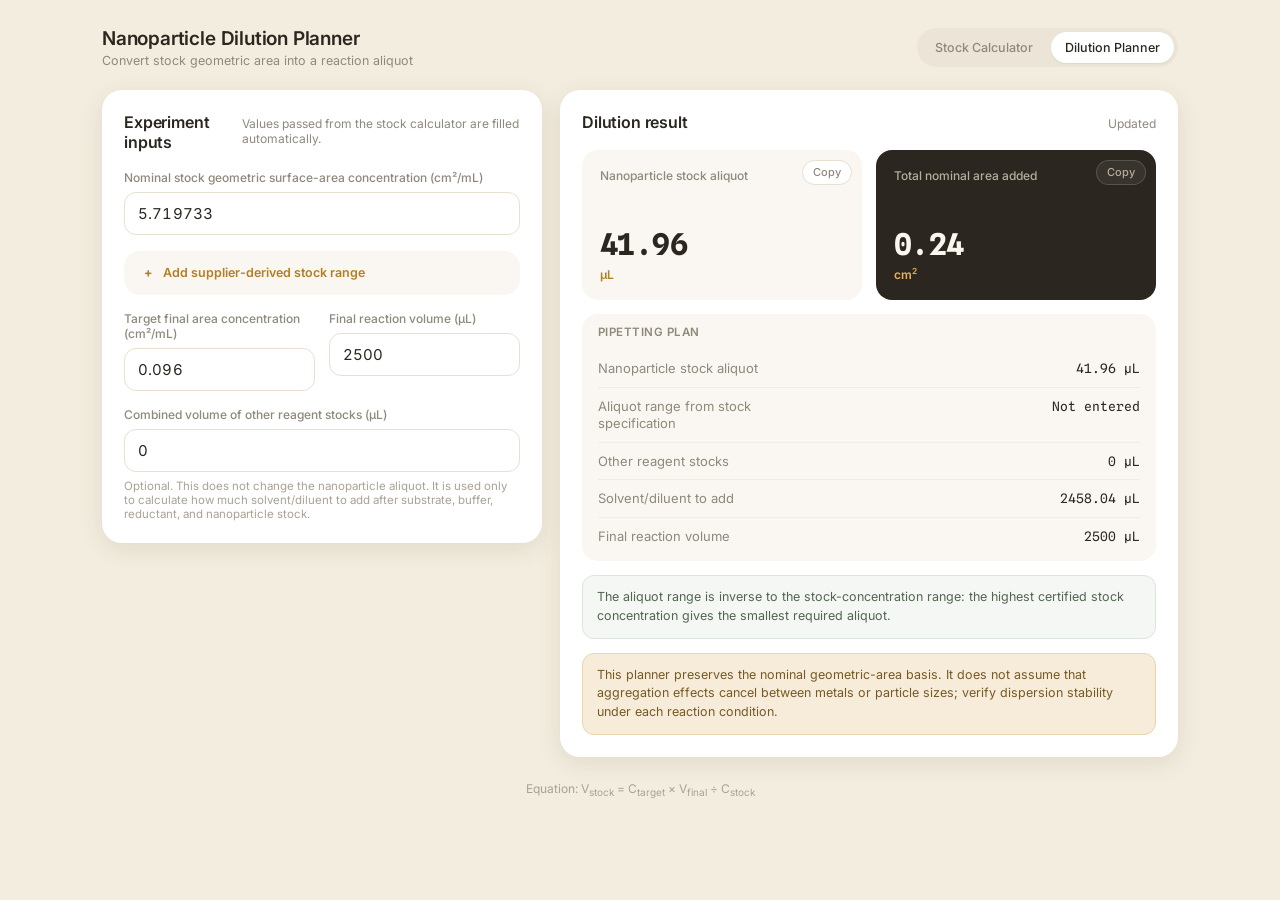
==== commit a57e45f6: "Improve concentration and dilution inputs" ====
--- a/solve/index.html
+++ b/solve/index.html
@@ -63,15 +63,15 @@
               <input id="targetSurface" class="control mono" type="number" step="any" min="0" value="0.096" />
             </label>
             <label class="field">
-              <span class="label">Final reaction volume (mL)</span>
-              <input id="finalVolume" class="control mono" type="number" step="any" min="0" value="2.5" />
+              <span class="label">Final reaction volume (µL)</span>
+              <input id="finalVolume" class="control mono" type="number" step="any" min="0" value="2500" />
             </label>
           </div>
 
           <label class="field">
-            <span class="label">Volume reserved for substrate, buffer, and reductant stocks (mL)</span>
+            <span class="label">Combined volume of other reagent stocks (µL)</span>
             <input id="reservedVolume" class="control mono" type="number" step="any" min="0" value="0" />
-            <span class="help">Optional. The remaining volume shown below is solvent/diluent after nanoparticle stock and these reagents.</span>
+            <span class="help">Optional. This does not change the nanoparticle aliquot. It is used only to calculate how much solvent/diluent to add after substrate, buffer, reductant, and nanoparticle stock.</span>
           </label>
 
           <div id="error" class="msg error" hidden></div>
@@ -104,10 +104,10 @@
           <div class="table">
             <div class="table-title">Pipetting plan</div>
             <div class="rows">
-              <div class="r"><div class="k">Stock aliquot</div><div class="v mono" id="outAliquotMl">-</div></div>
+              <div class="r"><div class="k">Nanoparticle stock aliquot</div><div class="v mono" id="outAliquotPlan">-</div></div>
               <div class="r"><div class="k">Aliquot range from stock specification</div><div class="v mono" id="outAliquotRange">Not entered</div></div>
-              <div class="r"><div class="k">Reserved reagent volume</div><div class="v mono" id="outReserved">-</div></div>
-              <div class="r"><div class="k">Remaining solvent/diluent</div><div class="v mono" id="outRemaining">-</div></div>
+              <div class="r"><div class="k">Other reagent stocks</div><div class="v mono" id="outReserved">-</div></div>
+              <div class="r"><div class="k">Solvent/diluent to add</div><div class="v mono" id="outRemaining">-</div></div>
               <div class="r"><div class="k">Final reaction volume</div><div class="v mono" id="outFinal">-</div></div>
             </div>
           </div>
@@ -142,23 +142,25 @@
     $("error").hidden = !message;
   }
   function clearOutputs() {
-    ["outAliquot","outArea","outAliquotMl","outReserved","outRemaining","outFinal"].forEach((id) => { $(id).textContent = "-"; });
+    ["outAliquot","outArea","outAliquotPlan","outReserved","outRemaining","outFinal"].forEach((id) => { $(id).textContent = "-"; });
     $("outAliquotRange").textContent = "Not entered";
     $("resultTag").textContent = "Waiting for valid input…";
   }
   function compute() {
     showError("");
     try {
+      const finalVolume_ul = Number(fields.final.value);
+      const otherReagents_ul = Number(fields.reserved.value || 0);
       const result = planDilution(
-        Number(fields.stock.value), Number(fields.target.value), Number(fields.final.value),
-        optionalNumber(fields.min), optionalNumber(fields.max), Number(fields.reserved.value || 0),
+        Number(fields.stock.value), Number(fields.target.value), finalVolume_ul / 1000,
+        optionalNumber(fields.min), optionalNumber(fields.max), otherReagents_ul / 1000,
       );
       $("outAliquot").textContent = fmt(result.stockVolume_ul);
       $("outArea").textContent = fmt(result.totalArea_cm2);
-      $("outAliquotMl").textContent = `${fmt(result.stockVolume_ml)} mL`;
-      $("outReserved").textContent = `${fmt(Number(fields.reserved.value || 0))} mL`;
-      $("outRemaining").textContent = `${fmt(result.remainingVolume_ml)} mL`;
-      $("outFinal").textContent = `${fmt(Number(fields.final.value))} mL`;
+      $("outAliquotPlan").textContent = `${fmt(result.stockVolume_ul)} µL`;
+      $("outReserved").textContent = `${fmt(otherReagents_ul)} µL`;
+      $("outRemaining").textContent = `${fmt(result.remainingVolume_ml * 1000)} µL`;
+      $("outFinal").textContent = `${fmt(finalVolume_ul)} µL`;
       if (result.aliquotMinimum_ul !== null || result.aliquotMaximum_ul !== null) {
         const low = result.aliquotMinimum_ul === null ? "not entered" : fmt(result.aliquotMinimum_ul);
         const high = result.aliquotMaximum_ul === null ? "not entered" : fmt(result.aliquotMaximum_ul);
@@ -177,11 +179,15 @@
   }
   function loadQuery() {
     const query = new URLSearchParams(location.search);
-    const mapping = { stock: fields.stock, min: fields.min, max: fields.max, target: fields.target, volume: fields.final };
+    const mapping = { stock: fields.stock, min: fields.min, max: fields.max, target: fields.target, volume_ul: fields.final };
     Object.entries(mapping).forEach(([key, field]) => {
       const value = query.get(key);
       if (value !== null && Number.isFinite(Number(value))) field.value = value;
     });
+    const legacyVolume_ml = query.get("volume");
+    if (!query.has("volume_ul") && legacyVolume_ml !== null && Number.isFinite(Number(legacyVolume_ml))) {
+      fields.final.value = String(Number(legacyVolume_ml) * 1000);
+    }
   }
 
   loadQuery();
--- a/static/style.css
+++ b/static/style.css
@@ -352,6 +352,9 @@
   font-size:12px;
   font-weight:500;
   margin-bottom:auto;
+  width:calc(100% - 58px);
+  min-height:49px;
+  line-height:1.35;
 }
 .kpi-value{
   margin-top:12px;
@@ -515,6 +518,7 @@
 .details-form .details-body{ margin-top:16px; }
 .details-form > .help{ margin:12px 0 0; line-height:1.45; }
 .size-panel[hidden]{ display:none; }
+.concentration-panel[hidden], .details-body[hidden]{ display:none; }
 
 .action-link{
   display:block;
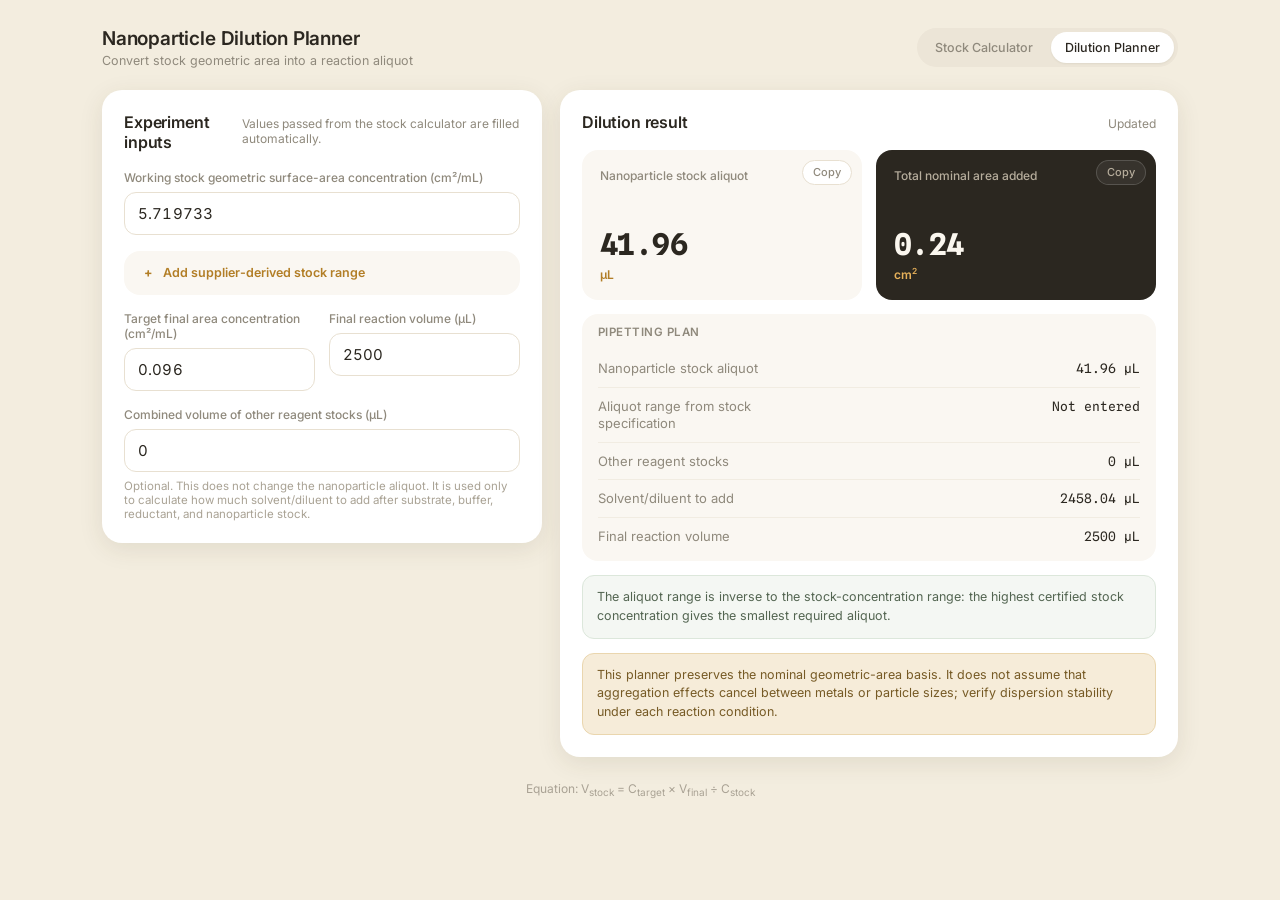
==== commit ef34eb5d: "Make certificate inputs mutually exclusive" ====
--- a/solve/index.html
+++ b/solve/index.html
@@ -39,7 +39,7 @@
 
         <form class="form" onsubmit="return false;">
           <label class="field">
-            <span class="label">Nominal stock geometric surface-area concentration (cm²/mL)</span>
+            <span class="label">Working stock geometric surface-area concentration (cm²/mL)</span>
             <input id="stockSurface" class="control mono" type="number" step="any" min="0" value="5.719733" />
           </label>
 
--- a/static/style.css
+++ b/static/style.css
@@ -518,7 +518,13 @@
 .details-form .details-body{ margin-top:16px; }
 .details-form > .help{ margin:12px 0 0; line-height:1.45; }
 .size-panel[hidden]{ display:none; }
-.concentration-panel[hidden], .details-body[hidden]{ display:none; }
+.range-panel{
+  background:var(--panel);
+  border-radius:var(--radius-tile);
+  padding:16px;
+}
+.range-panel > .help{ margin:12px 0 0; line-height:1.45; }
+.concentration-panel[hidden], .range-panel[hidden], .row[hidden], .field[hidden], .details-body[hidden]{ display:none !important; }
 
 .action-link{
   display:block;
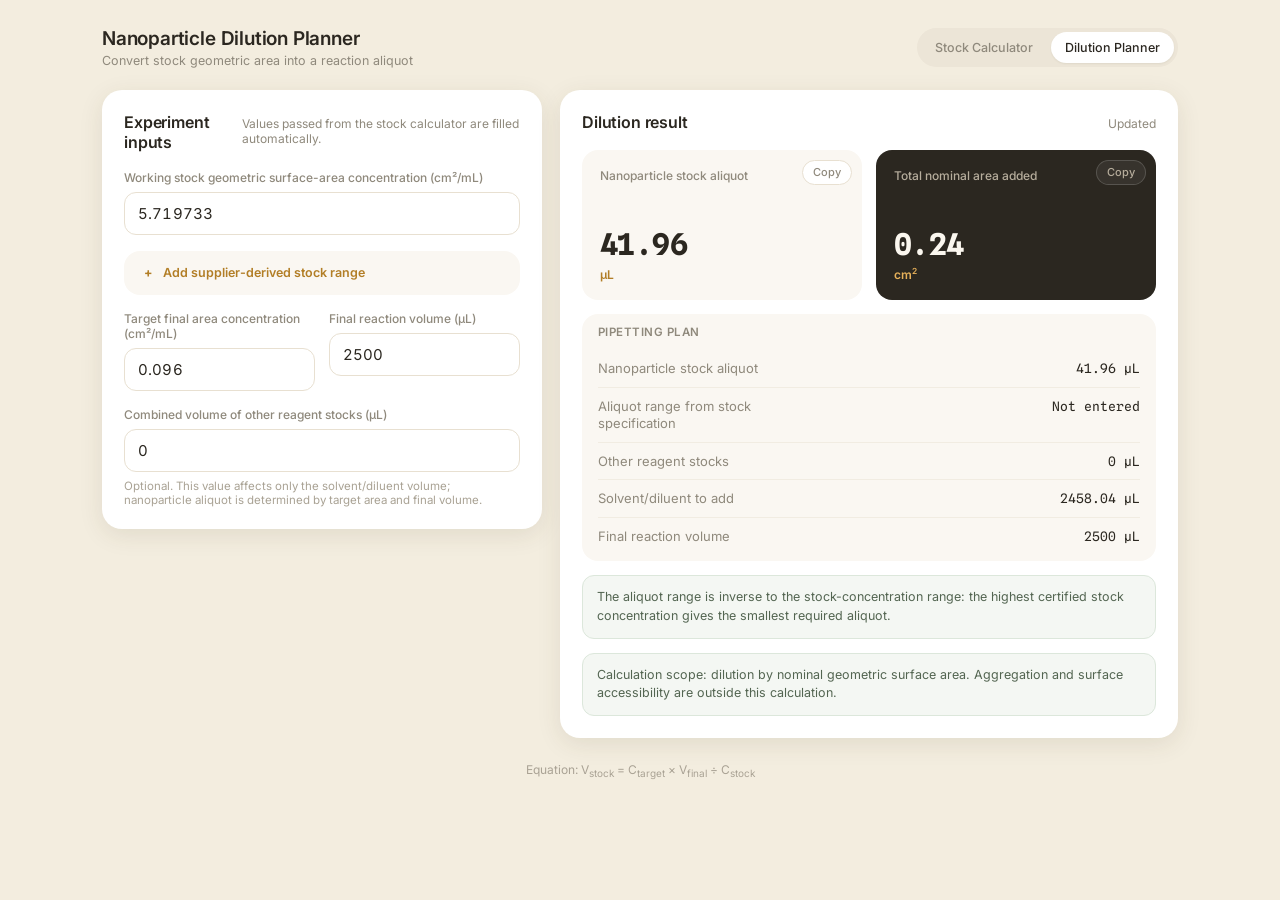
==== commit 28813b9b: "Use neutral calculation scope wording" ====
--- a/solve/index.html
+++ b/solve/index.html
@@ -71,7 +71,7 @@
           <label class="field">
             <span class="label">Combined volume of other reagent stocks (µL)</span>
             <input id="reservedVolume" class="control mono" type="number" step="any" min="0" value="0" />
-            <span class="help">Optional. This does not change the nanoparticle aliquot. It is used only to calculate how much solvent/diluent to add after substrate, buffer, reductant, and nanoparticle stock.</span>
+            <span class="help">Optional. This value affects only the solvent/diluent volume; nanoparticle aliquot is determined by target area and final volume.</span>
           </label>
 
           <div id="error" class="msg error" hidden></div>
@@ -115,8 +115,8 @@
           <div class="notice info">
             The aliquot range is inverse to the stock-concentration range: the highest certified stock concentration gives the smallest required aliquot.
           </div>
-          <div class="notice caution">
-            This planner preserves the nominal geometric-area basis. It does not assume that aggregation effects cancel between metals or particle sizes; verify dispersion stability under each reaction condition.
+          <div class="notice info">
+            Calculation scope: dilution by nominal geometric surface area. Aggregation and surface accessibility are outside this calculation.
           </div>
         </div>
       </section>
